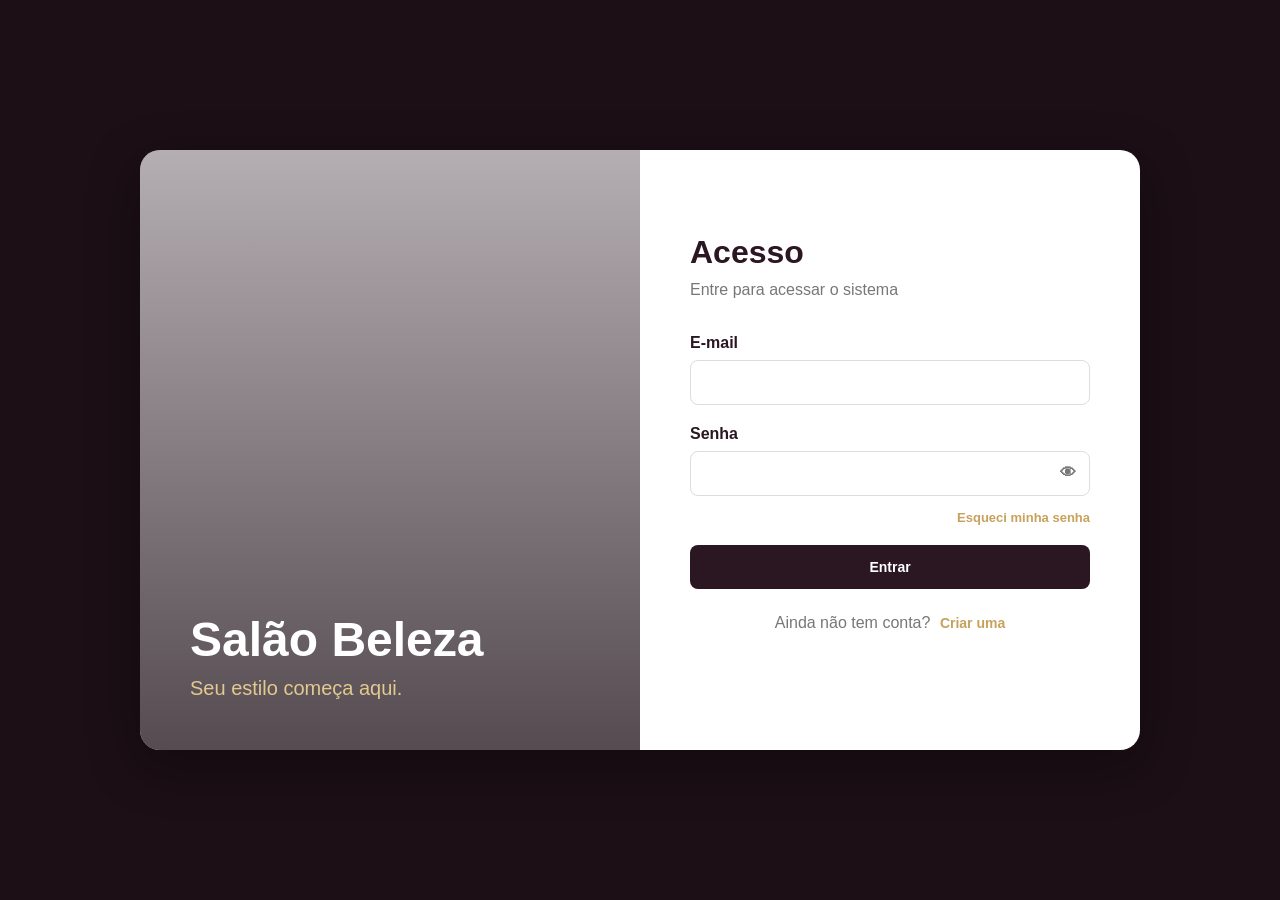
==== wwwroot/admin.html @ c01ef0d9 "Primeira versão do SalaoBeleza" ====
<!DOCTYPE html>
<html lang="pt-br">
<head>
    <meta charset="UTF-8">
    <meta name="viewport" content="width=device-width, initial-scale=1.0">
    <title>Salão Beleza - Administração</title>
    <link rel="stylesheet" href="estilo.css">
    <link rel="stylesheet" href="comum.css">
    <style>
        .filtros { display:flex; gap:12px; flex-wrap:wrap; align-items:flex-end; }
        .filtros .campo { margin-bottom:0; }
        .acoes-tab { display:flex; gap:6px; flex-wrap:wrap; }
        tr.inativo td { opacity:.5; }
        .tabela-rolagem { overflow-x:auto; }
        .tabela-rolagem table { width:100%; min-width:560px; }
        .galeria { display:grid; grid-template-columns:repeat(auto-fill,minmax(110px,1fr)); gap:8px; }
        .galeria figure { margin:0; position:relative; }
        .galeria img { width:100%; height:100px; object-fit:cover; border-radius:8px; display:block; }
        .galeria .remover { position:absolute; top:4px; right:4px; background:rgba(0,0,0,.65); color:#fff; border-radius:50%; width:24px; height:24px; padding:0; line-height:1; }
    </style>
</head>
<body>
<div id="areaSistema">
    <header class="topo" id="cabecalho"></header>
    <nav class="menu" id="menu"></nav>
    <main class="conteudo">

        <section class="pagina escondido" id="pagina-dashboard">
            <div class="titulo-pagina"><h2>Dashboard</h2><p>Visão geral do salão.</p></div>
            <div class="card"><div class="filtros"><div class="campo"><label for="dashMeses">Período dos gráficos</label>
                <select id="dashMeses"><option value="3">Últimos 3 meses</option><option value="6" selected>Últimos 6 meses</option><option value="12">Últimos 12 meses</option></select></div></div></div>
            <div id="areaDash"><div class="carregando">Carregando…</div></div>
        </section>

        <section class="pagina escondido" id="pagina-agenda">
            <div class="titulo-pagina"><h2>Agenda</h2><p>Todos os barbeiros em formato de calendário.</p></div>
            <div class="card"><div class="filtros" style="margin-bottom:14px"><div class="campo"><label for="agBarb">Barbeiro</label><select id="agBarb"><option value="">Todos</option></select></div></div><div id="calendario"></div></div>
        </section>

        <section class="pagina escondido" id="pagina-agendamentos">
            <div class="titulo-pagina"><h2>Agendamentos</h2><p>Filtre, conclua, cancele ou crie agendamentos para clientes.</p></div>
            <div class="card"><div class="filtros">
                <div class="campo"><label for="fDe">De</label><input type="date" id="fDe"></div>
                <div class="campo"><label for="fAte">Até</label><input type="date" id="fAte"></div>
                <div class="campo"><label for="fBarb">Barbeiro</label><select id="fBarb"><option value="">Todos</option></select></div>
                <div class="campo"><label for="fStatus">Status</label><select id="fStatus"><option value="">Todos</option><option>Agendado</option><option>Concluido</option><option>Faltou</option><option>Cancelado</option></select></div>
                <button type="button" class="btn btn-primario" id="fBuscar">Filtrar</button>
                <button type="button" class="btn btn-dourado" id="fNovo">+ Novo agendamento</button>
            </div></div>
            <div class="card" id="listaAg"></div>
        </section>

        <section class="pagina escondido" id="pagina-servicos">
            <div class="titulo-pagina"><h2>Serviços</h2><p>Edite, desative (sem perder histórico) ou remova.</p></div>
            <div class="card"><button type="button" class="btn btn-dourado" id="novoServico">+ Novo serviço</button></div>
            <div class="card" id="listaServicos"></div>
        </section>

        <section class="pagina escondido" id="pagina-barbeiros">
            <div class="titulo-pagina"><h2>Barbeiros</h2><p>Cadastre, edite, defina a comissão, horários e perfil.</p></div>
            <div class="card"><button type="button" class="btn btn-dourado" id="novoBarbeiro">+ Novo barbeiro</button></div>
            <div class="card" id="listaBarbeiros"></div>
        </section>

        <section class="pagina escondido" id="pagina-clientes">
            <div class="titulo-pagina"><h2>Clientes</h2></div>
            <div class="card" id="listaClientes"></div>
        </section>

        <section class="pagina escondido" id="pagina-cupons">
            <div class="titulo-pagina"><h2>Cupons de desconto</h2></div>
            <div class="card"><button type="button" class="btn btn-dourado" id="novoCupom">+ Novo cupom</button></div>
            <div class="card" id="listaCupons"></div>
        </section>

        <section class="pagina escondido" id="pagina-financeiro">
            <div class="titulo-pagina"><h2>Financeiro</h2><p>Atendimentos concluídos no período, com comissões e lucro do salão.</p></div>
            <div class="card"><div class="filtros">
                <div class="campo"><label for="finDe">De</label><input type="date" id="finDe"></div>
                <div class="campo"><label for="finAte">Até</label><input type="date" id="finAte"></div>
                <button type="button" class="btn btn-primario" id="finBuscar">Atualizar</button></div></div>
            <div id="areaFin"></div>
        </section>

        <section class="pagina escondido" id="pagina-conta"><div id="areaConta"></div></section>
    </main>
</div>

<script src="comum.js"></script>
<script src="calendario.js"></script>
<script src="horarios.js"></script>
<script>
var usuario = exigirLogin(["Administrador"]);
var $ = function (id) { return document.getElementById(id); };
var A = { servicos: [], barbeiros: [], clientes: [], cal: null, agLista: [] };
var STATUS_ROTULO = { Agendado: "Agendado", Concluido: "Concluído", Faltou: "Faltou", Cancelado: "Cancelado" };

function opcoesBarbeiros(sel, todos) {
    return (todos ? '<option value="">Todos</option>' : "") + A.barbeiros.filter(function (b) { return b.ativo; }).map(function (b) { return '<option value="' + b.id + '"' + (b.id === sel ? " selected" : "") + ">" + esc(b.nome) + "</option>"; }).join("");
}
async function carregarBarbeiros() { A.barbeiros = await api("/api/barbeiros?todos=true"); }
async function carregarServicos() { A.servicos = await api("/api/servicos?todos=true"); }
function alvo(ev, attr) { var t = ev.target.closest("[" + attr + "]"); return t ? Number(t.getAttribute(attr)) : null; }
function numero(v) { return Number(String(v).replace(",", ".")); }
function inicioMes() { var d = new Date(); return isoData(new Date(d.getFullYear(), d.getMonth(), 1)); }

/* ================= DASHBOARD ================= */
function variacao(atual, anterior) {
    if (!anterior) return atual > 0 ? "novo" : "—";
    var v = Math.round(((atual - anterior) / anterior) * 100);
    return (v >= 0 ? "▲ +" : "▼ ") + v + "% vs mês anterior";
}
async function renderDash() {
    var area = $("areaDash");
    try {
        var d = await api("/api/dashboard?meses=" + $("dashMeses").value);
        var maxF = Math.max.apply(null, d.faturamentoPorMes.map(function (m) { return m.faturamento; }).concat([1]));
        var maxS = Math.max.apply(null, d.servicosMaisPedidos.map(function (s) { return s.quantidade; }).concat([1]));
        var maxB = Math.max.apply(null, d.rankingBarbeiros.map(function (b) { return b.faturamento; }).concat([1]));
        var maxH = Math.max.apply(null, d.horariosPico.map(function (h) { return h.quantidade; }).concat([1]));
        var html = '<div class="grade-kpi">' +
            '<div class="kpi"><span>Faturamento do mês</span><b>' + moeda(d.faturamentoMes) + "</b><small>" + variacao(d.faturamentoMes, d.faturamentoMesAnterior) + "</small></div>" +
            '<div class="kpi"><span>Atendimentos no mês</span><b>' + d.atendimentosMes + "</b><small>" + d.faltas + " falta(s)</small></div>" +
            '<div class="kpi"><span>Ticket médio</span><b>' + moeda(d.ticketMedio) + "</b><small>por atendimento</small></div>" +
            '<div class="kpi"><span>Hoje</span><b>' + d.agendamentosHoje + "</b><small>" + d.agendamentosFuturos + " agendamentos futuros</small></div>" +
            '<div class="kpi"><span>Clientes</span><b>' + d.totalClientes + "</b><small>cadastrados</small></div></div>";
        html += '<div class="grade-2" style="align-items:start"><div class="card"><h3>Faturamento por mês</h3><div class="barras">' + d.faturamentoPorMes.map(function (m) {
            var p = m.mes.split("-");
            return '<div class="col" title="' + esc(m.atendimentos + " atendimento(s)") + '"><span class="v">' + moeda(m.faturamento) + '</span><div class="b" style="height:' + Math.round((m.faturamento / maxF) * 160) + 'px"></div><span class="r">' + p[1] + "/" + p[0].slice(2) + "</span></div>";
        }).join("") + "</div></div>";
        html += '<div class="card"><h3>Serviços mais pedidos</h3>' + (d.servicosMaisPedidos.length ? d.servicosMaisPedidos.map(function (s) {
            return '<div class="hbarra"><span>' + esc(s.nome) + '</span><div class="trilho"><div class="preenche" style="width:' + Math.round((s.quantidade / maxS) * 100) + '%"></div></div><b>' + s.quantidade + "</b></div>";
        }).join("") : '<div class="vazio">Sem dados no período.</div>') + "</div>";
        html += '<div class="card"><h3>Ranking de barbeiros</h3>' + (d.rankingBarbeiros.length ? d.rankingBarbeiros.map(function (b, i) {
            return '<div class="hbarra"><span>' + (i + 1) + "º " + esc(b.nome) + '</span><div class="trilho"><div class="preenche" style="width:' + Math.round((b.faturamento / maxB) * 100) + '%"></div></div><b>' + moeda(b.faturamento) + "</b></div>" +
                '<div class="texto-pequeno texto-suave" style="margin:-6px 0 10px">' + b.atendimentos + " atend. · comissão " + moeda(b.comissao) + " · " + (b.media ? Number(b.media).toFixed(1).replace(".", ",") + " ★" : "sem avaliações") + "</div>";
        }).join("") : '<div class="vazio">Sem dados no período.</div>') + "</div>";
        html += '<div class="card"><h3>Horários de pico</h3>' + (d.horariosPico.length ? '<div class="barras" style="height:180px">' + d.horariosPico.map(function (h) {
            return '<div class="col"><span class="v">' + h.quantidade + '</span><div class="b" style="height:' + Math.round((h.quantidade / maxH) * 120) + 'px"></div><span class="r">' + esc(h.hora) + "</span></div>";
        }).join("") + "</div>" : '<div class="vazio">Sem dados no período.</div>') + "</div></div>";
        area.innerHTML = html;
    } catch (e) { area.innerHTML = '<div class="aviso-caixa erro">' + esc(e.message) + "</div>"; }
}

/* ================= AGENDA (calendário) ================= */
function abrirDetalheAg(a) {
    abrirModal({
        titulo: "Agendamento #" + a.id, html:
            "<p><b>" + esc(a.nomeCliente) + "</b> com <b>" + esc(a.nomeBarbeiro) + "</b> " + badgeStatus(a.status) + "</p>" +
            '<p class="mt">' + esc(dataHoraBR(new Date(a.dataHora))) + " — " + esc(a.nomeServico) + " (" + duracaoTexto(a.duracaoMinutos) + ")</p>" +
            '<p class="mt">Cliente pagou <b>' + moeda(a.valorFinal) + "</b> · barbeiro " + moeda(a.valorBarbeiro) + " · salão " + moeda(a.valorAdministrador) + "</p>",
        botoes: [{ rotulo: "Fechar", classe: "btn-secundario", fechar: true }].concat(a.status === "Agendado" ? [
            { rotulo: "Cancelar", classe: "btn-perigo", aoClicar: function (m) { m.fechar(); acaoAg("cancelar", a); } },
            { rotulo: "Concluir", classe: "btn-primario", aoClicar: function (m) { m.fechar(); acaoAg("Concluido", a); } }] : [])
    });
}
function montarAgenda() {
    $("agBarb").innerHTML = opcoesBarbeiros(null, true);
    if (!A.cal) A.cal = Calendario.montar($("calendario"), {
        modo: window.innerWidth < 700 ? "dia" : "semana", data: new Date(), horaInicio: 7, horaFim: 21, mostrarBarbeiro: true,
        buscar: function (de, ate) { var b = $("agBarb").value; return api("/api/agendamentos?de=" + de + "&ate=" + ate + (b ? "&barbeiroId=" + b : "")); },
        aoClicar: abrirDetalheAg
    }); else A.cal.recarregar();
}

/* ================= AGENDAMENTOS (lista) ================= */
async function acaoAg(acao, a) {
    var r;
    if (acao === "Concluido" || acao === "Faltou") r = await tentar(function () { return api("/api/agendamentos/" + a.id + "/status", { method: "PUT", body: { status: acao } }); });
    else if (acao === "cancelar") {
        if (!(await confirmar({ titulo: "Cancelar agendamento", mensagem: "Cancelar o horário de " + a.nomeCliente + " em " + dataHoraBR(new Date(a.dataHora)) + "?", textoConfirmar: "Cancelar horário", textoCancelar: "Manter", perigo: true }))) return;
        r = await tentar(function () { return api("/api/agendamentos/" + a.id + "/cancelar", { method: "PUT" }); });
    } else if (acao === "excluir") {
        if (!(await confirmar({ titulo: "Excluir definitivamente", mensagem: "Isso apaga o registro e some dos relatórios financeiros. Prefira cancelar. Continuar?", textoConfirmar: "Excluir", perigo: true }))) return;
        r = await tentar(function () { return api("/api/agendamentos/" + a.id, { method: "DELETE" }); });
        if (r === undefined) return;
    }
    if (r !== undefined && r !== null) { toast("Feito!", "ok"); buscarAgendamentos(); if (A.cal) A.cal.recarregar(); }
}
async function buscarAgendamentos() {
    var q = ["de=" + ($("fDe").value || inicioMes()) + "T00:00:00", "ate=" + isoData(somarDias(lerIsoData($("fAte").value || isoData(somarDias(new Date(), 30))), 1)) + "T00:00:00"];
    if ($("fBarb").value) q.push("barbeiroId=" + $("fBarb").value);
    if ($("fStatus").value) q.push("status=" + $("fStatus").value);
    var area = $("listaAg"); area.innerHTML = '<div class="carregando">Carregando…</div>';
    try {
        A.agLista = await api("/api/agendamentos?" + q.join("&"));
        area.innerHTML = A.agLista.length ? '<div class="tabela-rolagem"><table><thead><tr><th>Data</th><th>Cliente</th><th>Barbeiro</th><th>Serviço</th><th>Valor</th><th>Status</th><th></th></tr></thead><tbody>' +
            A.agLista.map(function (a) {
                var bt = "";
                if (a.status === "Agendado") bt += '<button class="btn btn-primario btn-pequeno" data-ac="Concluido" data-id="' + a.id + '">Concluir</button><button class="btn btn-perigo btn-pequeno" data-ac="cancelar" data-id="' + a.id + '">Cancelar</button>';
                bt += '<button class="btn btn-secundario btn-pequeno" data-ac="excluir" data-id="' + a.id + '" title="Excluir definitivamente">🗑</button>';
                return "<tr><td>" + esc(dataHoraBR(new Date(a.dataHora))) + "</td><td>" + esc(a.nomeCliente) + "</td><td>" + esc(a.nomeBarbeiro) + "</td><td>" + esc(a.nomeServico) + "</td><td>" + moeda(a.valorFinal) + "</td><td>" + badgeStatus(a.status) + '</td><td><div class="acoes-tab">' + bt + "</div></td></tr>";
            }).join("") + "</tbody></table></div>" : '<div class="vazio">Nenhum agendamento encontrado.</div>';
    } catch (e) { area.innerHTML = '<div class="aviso-caixa erro">' + esc(e.message) + "</div>"; }
}
$("listaAg").onclick = function (ev) {
    var t = ev.target.closest("[data-ac]"); if (!t) return;
    var a = A.agLista.find(function (x) { return x.id === Number(t.getAttribute("data-id")); }); if (a) acaoAg(t.getAttribute("data-ac"), a);
};
async function novoAgendamento() {
    if (!A.clientes.length) A.clientes = await api("/api/clientes").catch(function () { return []; });
    var est = { hora: "" };
    var m = abrirModal({
        titulo: "Novo agendamento", largo: true, html:
            '<div class="campo"><label>Cliente</label><select id="naCli">' + A.clientes.map(function (c) { return '<option value="' + c.id + '">' + esc(c.nome) + "</option>"; }).join("") + "</select></div>" +
            '<div class="campo"><label>Serviços</label><div class="chips" id="naServ">' + A.servicos.filter(function (s) { return s.ativo; }).map(function (s) { return '<button type="button" class="chip" data-s="' + s.id + '"><strong>' + esc(s.nome) + "</strong><small>" + duracaoTexto(s.duracaoMinutos) + " · " + moeda(s.preco) + "</small></button>"; }).join("") + "</div></div>" +
            '<div class="campo"><label>Barbeiro</label><select id="naBarb">' + opcoesBarbeiros(null, false) + '</select></div><div class="campo"><label>Dia</label><input type="date" id="naData" min="' + isoData(new Date()) + '"></div><div id="naSlots"></div>',
        botoes: [{ rotulo: "Voltar", classe: "btn-secundario", fechar: true }, { rotulo: "Agendar", classe: "btn-primario", aoClicar: async function (mm) {
            var ids = ids2(); if (!ids.length || !est.hora) { toast("Escolha serviços, dia e horário.", "erro"); return; }
            try {
                await api("/api/agendamentos", { method: "POST", body: { clienteId: Number(mm.corpo.querySelector("#naCli").value), barbeiroId: Number(mm.corpo.querySelector("#naBarb").value), dataHora: mm.corpo.querySelector("#naData").value + "T" + est.hora + ":00", servicoIds: ids } });
                toast("Agendamento criado!", "ok"); mm.fechar(); buscarAgendamentos(); if (A.cal) A.cal.recarregar();
            } catch (e) { toast(e.message, "erro"); }
        } }]
    });
    function ids2() { return Array.prototype.map.call(m.corpo.querySelectorAll("#naServ .selecionado"), function (b) { return Number(b.getAttribute("data-s")); }); }
    async function slots() {
        est.hora = ""; var area = m.corpo.querySelector("#naSlots"), ids = ids2(), d = m.corpo.querySelector("#naData").value, b = m.corpo.querySelector("#naBarb").value;
        if (!ids.length || !d || !b) { area.innerHTML = ""; return; }
        try {
            var l = await api("/api/agendamentos/horarios-livres?barbeiroId=" + b + "&data=" + d + "&servicoIds=" + ids.join(","));
            area.innerHTML = l.length ? '<div class="slots">' + l.map(function (h) { return '<button type="button" class="slot" data-h="' + h + '">' + h + "</button>"; }).join("") + "</div>" : '<div class="aviso-caixa aviso">Sem horários livres.</div>';
        } catch (e) { area.innerHTML = '<div class="aviso-caixa erro">' + esc(e.message) + "</div>"; }
    }
    m.corpo.addEventListener("click", function (ev) {
        var s = ev.target.closest("[data-s]"), h = ev.target.closest("[data-h]");
        if (s) { s.classList.toggle("selecionado"); slots(); }
        if (h) { est.hora = h.getAttribute("data-h"); m.corpo.querySelectorAll("#naSlots .slot").forEach(function (x) { x.classList.remove("selecionado"); }); h.classList.add("selecionado"); }
    });
    m.corpo.querySelector("#naBarb").onchange = slots; m.corpo.querySelector("#naData").onchange = slots;
}

/* ================= SERVIÇOS ================= */
function renderServicos() {
    $("listaServicos").innerHTML = A.servicos.length ? '<div class="tabela-rolagem"><table><thead><tr><th>Serviço</th><th>Duração</th><th>Preço</th><th>Status</th><th></th></tr></thead><tbody>' + A.servicos.map(function (s) {
        return '<tr class="' + (s.ativo ? "" : "inativo") + '"><td><b>' + esc(s.nome) + "</b></td><td>" + duracaoTexto(s.duracaoMinutos) + "</td><td>" + moeda(s.preco) + "</td><td>" + (s.ativo ? '<span class="badge badge-concluido">Ativo</span>' : '<span class="badge badge-cancelado">Inativo</span>') +
            '</td><td><div class="acoes-tab"><button class="btn btn-secundario btn-pequeno" data-edit="' + s.id + '">Editar</button><button class="btn btn-secundario btn-pequeno" data-toggle="' + s.id + '">' + (s.ativo ? "Desativar" : "Ativar") + '</button><button class="btn btn-perigo btn-pequeno" data-del="' + s.id + '">Excluir</button></div></td></tr>';
    }).join("") + "</tbody></table></div>" : '<div class="vazio">Nenhum serviço cadastrado.</div>';
}
function formServico(s) {
    s = s || {};
    abrirModal({
        titulo: s.id ? "Editar serviço" : "Novo serviço", html:
            '<div class="campo"><label>Nome</label><input id="svNome" maxlength="100" value="' + esc(s.nome || "") + '"></div>' +
            '<div class="campo"><label>Preço (R$)</label><input id="svPreco" inputmode="decimal" value="' + (s.preco != null ? String(s.preco).replace(".", ",") : "") + '"></div>' +
            '<div class="campo"><label>Duração (minutos)</label><input type="number" id="svDur" min="15" step="15" value="' + (s.duracaoMinutos || 30) + '"></div>',
        botoes: [{ rotulo: "Cancelar", classe: "btn-secundario", fechar: true }, { rotulo: "Salvar", classe: "btn-primario", aoClicar: async function (m) {
            var corpo = { nome: m.corpo.querySelector("#svNome").value.trim(), preco: numero(m.corpo.querySelector("#svPreco").value), duracaoMinutos: Number(m.corpo.querySelector("#svDur").value) };
            if (!corpo.nome || !(corpo.preco >= 0) || !(corpo.duracaoMinutos > 0)) { toast("Preencha nome, preço e duração.", "erro"); return; }
            try { await api("/api/servicos" + (s.id ? "/" + s.id : ""), { method: s.id ? "PUT" : "POST", body: corpo }); toast("Serviço salvo!", "ok"); m.fechar(); await carregarServicos(); renderServicos(); }
            catch (e) { toast(e.message, "erro"); }
        } }]
    });
}
$("novoServico").onclick = function () { formServico(); };
$("listaServicos").onclick = async function (ev) {
    var e = alvo(ev, "data-edit"), t = alvo(ev, "data-toggle"), d = alvo(ev, "data-del");
    var find = function (id) { return A.servicos.find(function (x) { return x.id === id; }); };
    if (e) formServico(find(e));
    if (t) { var s = find(t); var r = await tentar(function () { return api("/api/servicos/" + t + "/ativo", { method: "PATCH", body: { ativo: !s.ativo } }); }); if (r) { await carregarServicos(); renderServicos(); toast(s.ativo ? "Serviço desativado." : "Serviço ativado.", "ok"); } }
    if (d) {
        var sv = find(d);
        if (!(await confirmar({ titulo: "Excluir serviço", mensagem: 'Excluir "' + sv.nome + '"?', textoConfirmar: "Excluir", perigo: true }))) return;
        try { await api("/api/servicos/" + d, { method: "DELETE" }); toast("Serviço excluído.", "ok"); await carregarServicos(); renderServicos(); }
        catch (er) { toast(er.status === 409 ? "Esse serviço já foi usado em agendamentos. Desative-o para preservar o histórico." : er.message, "erro"); }
    }
};

/* ================= BARBEIROS ================= */
function renderBarbeiros() {
    $("listaBarbeiros").innerHTML = A.barbeiros.length ? '<div class="tabela-rolagem"><table><thead><tr><th>Barbeiro</th><th>E-mail</th><th>Comissão</th><th>Nota</th><th>Status</th><th></th></tr></thead><tbody>' + A.barbeiros.map(function (b) {
        return '<tr class="' + (b.ativo ? "" : "inativo") + '"><td><div class="flex">' + avatarHtml(b.fotoUrl, b.nome, 34) + "<b>" + esc(b.nome) + "</b></div></td><td>" + esc(b.email || "") + "</td><td>" + (b.percentualBarbeiro != null ? b.percentualBarbeiro + "%" : "—") + "</td><td>" + mediaHtml(b.media, b.totalAvaliacoes) + "</td><td>" + (b.ativo ? '<span class="badge badge-concluido">Ativo</span>' : '<span class="badge badge-cancelado">Inativo</span>') +
            '</td><td><div class="acoes-tab"><button class="btn btn-secundario btn-pequeno" data-edit="' + b.id + '">Editar</button><button class="btn btn-secundario btn-pequeno" data-horas="' + b.id + '">Horários</button><button class="btn btn-secundario btn-pequeno" data-perf="' + b.id + '">Perfil</button><button class="btn btn-secundario btn-pequeno" data-toggle="' + b.id + '">' + (b.ativo ? "Desativar" : "Ativar") + '</button><button class="btn btn-perigo btn-pequeno" data-del="' + b.id + '">Excluir</button></div></td></tr>';
    }).join("") + "</tbody></table></div>" : '<div class="vazio">Nenhum barbeiro cadastrado.</div>';
}
function formBarbeiro(b) {
    b = b || {};
    abrirModal({
        titulo: b.id ? "Editar barbeiro" : "Novo barbeiro", html:
            '<div class="campo"><label>Nome</label><input id="bbNome" maxlength="100" value="' + esc(b.nome || "") + '"></div>' +
            '<div class="campo"><label>E-mail (login)</label><input type="email" id="bbEmail" value="' + esc(b.email || "") + '"></div>' +
            '<div class="campo"><label>' + (b.id ? "Nova senha (deixe em branco para manter)" : "Senha inicial (mín. 6 caracteres)") + '</label><input type="password" id="bbSenha" autocomplete="new-password"></div>' +
            '<div class="campo"><label>Comissão do barbeiro (%)</label><input type="number" id="bbPct" min="0" max="100" value="' + (b.percentualBarbeiro != null ? b.percentualBarbeiro : 50) + '"></div>',
        botoes: [{ rotulo: "Cancelar", classe: "btn-secundario", fechar: true }, { rotulo: "Salvar", classe: "btn-primario", aoClicar: async function (m) {
            var q = function (id) { return m.corpo.querySelector(id).value; };
            var corpo = { nome: q("#bbNome").trim(), email: q("#bbEmail").trim(), percentualBarbeiro: Number(q("#bbPct")) };
            if (!corpo.nome || !corpo.email) { toast("Informe nome e e-mail.", "erro"); return; }
            if (!(corpo.percentualBarbeiro >= 0 && corpo.percentualBarbeiro <= 100)) { toast("A comissão deve ficar entre 0 e 100.", "erro"); return; }
            if (b.id) { if (q("#bbSenha")) corpo.novaSenha = q("#bbSenha"); } else { if (q("#bbSenha").length < 6) { toast("A senha precisa de ao menos 6 caracteres.", "erro"); return; } corpo.senha = q("#bbSenha"); }
            try { await api("/api/barbeiros" + (b.id ? "/" + b.id : ""), { method: b.id ? "PUT" : "POST", body: corpo }); toast("Barbeiro salvo!", "ok"); m.fechar(); await carregarBarbeiros(); renderBarbeiros(); }
            catch (e) { toast(e.message, "erro"); }
        } }]
    });
}
async function abrirPerfilBarbeiro(b) {
    var p = await tentar(function () { return api("/api/barbeiros/" + b.id + "/perfil"); }); if (!p) return;
    var m = abrirModal({
        titulo: "Perfil — " + b.nome, largo: true, html:
            '<div class="campo"><label>Especialidades</label><input id="ppEsp" maxlength="200" value="' + esc(p.especialidades || "") + '"></div><div class="campo"><label>Apresentação</label><textarea id="ppBio" maxlength="1000">' + esc(p.bio || "") + "</textarea></div>" +
            '<h4>Portfólio (' + p.fotos.length + "/12)</h4>" + (p.fotos.length ? '<div class="galeria">' + p.fotos.map(function (f) { return '<figure><img src="' + esc(f.url) + '" alt=""><button type="button" class="remover" data-foto="' + f.id + '">×</button></figure>'; }).join("") + "</div>" : '<p class="texto-suave">Sem fotos.</p>') +
            '<div class="flex mt"><input type="file" id="ppArq" accept="image/jpeg,image/png,image/webp"><button type="button" class="btn btn-dourado btn-pequeno" id="ppEnviar">Adicionar foto</button></div>',
        botoes: [{ rotulo: "Fechar", classe: "btn-secundario", fechar: true }, { rotulo: "Salvar textos", classe: "btn-primario", aoClicar: async function (mm) {
            var r = await tentar(function () { return api("/api/barbeiros/" + b.id + "/perfil", { method: "PUT", body: { especialidades: mm.corpo.querySelector("#ppEsp").value.trim(), bio: mm.corpo.querySelector("#ppBio").value.trim() } }); });
            if (r) { toast("Perfil salvo!", "ok"); mm.fechar(); await carregarBarbeiros(); renderBarbeiros(); }
        } }]
    });
    m.corpo.querySelector("#ppEnviar").onclick = async function () {
        var arq = m.corpo.querySelector("#ppArq").files[0]; if (!arq) { toast("Escolha uma imagem.", "erro"); return; }
        var fd = new FormData(); fd.append("arquivo", arq); fd.append("legenda", "");
        var r = await tentar(function () { return api("/api/barbeiros/" + b.id + "/portfolio", { method: "POST", body: fd }); });
        if (r) { toast("Foto adicionada!", "ok"); m.fechar(); abrirPerfilBarbeiro(b); }
    };
    m.corpo.addEventListener("click", async function (ev) {
        var f = ev.target.closest("[data-foto]"); if (!f) return;
        var r = await tentar(function () { return api("/api/barbeiros/" + b.id + "/portfolio/" + f.getAttribute("data-foto"), { method: "DELETE" }); });
        if (r !== undefined) { m.fechar(); abrirPerfilBarbeiro(b); }
    });
}
$("novoBarbeiro").onclick = function () { formBarbeiro(); };
$("listaBarbeiros").onclick = async function (ev) {
    var find = function (id) { return A.barbeiros.find(function (x) { return x.id === id; }); };
    var e = alvo(ev, "data-edit"), h = alvo(ev, "data-horas"), pf = alvo(ev, "data-perf"), t = alvo(ev, "data-toggle"), d = alvo(ev, "data-del");
    if (e) formBarbeiro(find(e));
    if (h) { var m = abrirModal({ titulo: "Horários — " + find(h).nome, largo: true, html: '<div id="edHor"></div>', botoes: [{ rotulo: "Fechar", classe: "btn-secundario", fechar: true }] }); EditorHorarios.montar(m.corpo.querySelector("#edHor"), h); }
    if (pf) abrirPerfilBarbeiro(find(pf));
    if (t) { var b = find(t); var r = await tentar(function () { return api("/api/barbeiros/" + t + "/ativo", { method: "PATCH", body: { ativo: !b.ativo } }); }); if (r) { await carregarBarbeiros(); renderBarbeiros(); toast(b.ativo ? "Barbeiro desativado (não aparece para clientes)." : "Barbeiro ativado.", "ok"); } }
    if (d) {
        var bb = find(d);
        if (!(await confirmar({ titulo: "Excluir barbeiro", mensagem: 'Excluir "' + bb.nome + '"?', textoConfirmar: "Excluir", perigo: true }))) return;
        try { await api("/api/barbeiros/" + d, { method: "DELETE" }); toast("Barbeiro excluído.", "ok"); await carregarBarbeiros(); renderBarbeiros(); }
        catch (er) { toast(er.status === 409 ? "Esse barbeiro tem histórico de atendimentos. Desative-o em vez de excluir." : er.message, "erro"); }
    }
};

/* ================= CLIENTES ================= */
async function renderClientes() {
    var area = $("listaClientes"); area.innerHTML = '<div class="carregando">Carregando…</div>';
    try {
        A.clientes = await api("/api/clientes");
        area.innerHTML = A.clientes.length ? '<div class="tabela-rolagem"><table><thead><tr><th>Cliente</th><th>E-mail</th><th>Agendamentos</th><th></th></tr></thead><tbody>' + A.clientes.map(function (c) {
            return "<tr><td><div class=\"flex\">" + avatarHtml(c.fotoUrl, c.nome, 34) + "<b>" + esc(c.nome) + "</b></div></td><td>" + esc(c.email) + "</td><td>" + c.totalAgendamentos + '</td><td><button class="btn btn-perigo btn-pequeno" data-del="' + c.id + '">Excluir</button></td></tr>';
        }).join("") + "</tbody></table></div>" : '<div class="vazio">Nenhum cliente cadastrado.</div>';
    } catch (e) { area.innerHTML = '<div class="aviso-caixa erro">' + esc(e.message) + "</div>"; }
}
$("listaClientes").onclick = async function (ev) {
    var d = alvo(ev, "data-del"); if (!d) return;
    var c = A.clientes.find(function (x) { return x.id === d; });
    if (!(await confirmar({ titulo: "Excluir cliente", mensagem: 'Excluir "' + c.nome + '"?', textoConfirmar: "Excluir", perigo: true }))) return;
    try { await api("/api/clientes/" + d, { method: "DELETE" }); toast("Cliente excluído.", "ok"); renderClientes(); }
    catch (er) { toast(er.status === 409 ? "Esse cliente tem histórico de agendamentos e não pode ser excluído." : er.message, "erro"); }
};

/* ================= CUPONS ================= */
async function renderCupons() {
    var area = $("listaCupons"); area.innerHTML = '<div class="carregando">Carregando…</div>';
    try {
        A.cupons = await api("/api/cupons");
        area.innerHTML = A.cupons.length ? '<div class="tabela-rolagem"><table><thead><tr><th>Código</th><th>Desconto</th><th>Validade</th><th>Usos</th><th>Status</th><th></th></tr></thead><tbody>' + A.cupons.map(function (c) {
            return '<tr class="' + (c.ativo ? "" : "inativo") + '"><td><b>' + esc(c.codigo) + "</b></td><td>" + (c.tipo === "Percentual" ? c.valor + "%" : moeda(c.valor)) + "</td><td>" + (c.validade ? esc(dataBR(lerIsoData(String(c.validade).slice(0, 10)))) : "Sem validade") + "</td><td>" + c.usosAtuais + (c.usosMaximos ? " / " + c.usosMaximos : "") + "</td><td>" + (c.ativo ? '<span class="badge badge-concluido">Ativo</span>' : '<span class="badge badge-cancelado">Inativo</span>') +
                '</td><td><div class="acoes-tab"><button class="btn btn-secundario btn-pequeno" data-edit="' + c.id + '">Editar</button><button class="btn btn-secundario btn-pequeno" data-toggle="' + c.id + '">' + (c.ativo ? "Desativar" : "Ativar") + '</button><button class="btn btn-perigo btn-pequeno" data-del="' + c.id + '">Excluir</button></div></td></tr>';
        }).join("") + "</tbody></table></div>" : '<div class="vazio">Nenhum cupom cadastrado.</div>';
    } catch (e) { area.innerHTML = '<div class="aviso-caixa erro">' + esc(e.message) + "</div>"; }
}
function formCupom(c) {
    c = c || {};
    abrirModal({
        titulo: c.id ? "Editar cupom" : "Novo cupom", html:
            '<div class="campo"><label>Código</label><input id="cpCod" maxlength="40" value="' + esc(c.codigo || "") + '" style="text-transform:uppercase"></div>' +
            '<div class="campo"><label>Tipo</label><select id="cpTipo"><option value="Percentual"' + (c.tipo === "Percentual" ? " selected" : "") + '>Percentual (%)</option><option value="Valor"' + (c.tipo === "Valor" ? " selected" : "") + ">Valor fixo (R$)</option></select></div>" +
            '<div class="campo"><label>Valor</label><input id="cpVal" inputmode="decimal" value="' + (c.valor != null ? String(c.valor).replace(".", ",") : "") + '"></div>' +
            '<div class="campo"><label>Validade (opcional)</label><input type="date" id="cpVal2" value="' + (c.validade ? String(c.validade).slice(0, 10) : "") + '"></div>' +
            '<div class="campo"><label>Máximo de usos (opcional)</label><input type="number" id="cpMax" min="1" value="' + (c.usosMaximos || "") + '"></div>',
        botoes: [{ rotulo: "Cancelar", classe: "btn-secundario", fechar: true }, { rotulo: "Salvar", classe: "btn-primario", aoClicar: async function (m) {
            var q = function (id) { return m.corpo.querySelector(id).value; };
            var corpo = { codigo: q("#cpCod").trim().toUpperCase(), tipo: q("#cpTipo"), valor: numero(q("#cpVal")), validade: q("#cpVal2") || null, usosMaximos: q("#cpMax") ? Number(q("#cpMax")) : null };
            if (!corpo.codigo || !(corpo.valor > 0)) { toast("Informe código e valor maior que zero.", "erro"); return; }
            if (corpo.tipo === "Percentual" && corpo.valor > 100) { toast("O percentual não pode passar de 100.", "erro"); return; }
            try { await api("/api/cupons" + (c.id ? "/" + c.id : ""), { method: c.id ? "PUT" : "POST", body: corpo }); toast("Cupom salvo!", "ok"); m.fechar(); renderCupons(); }
            catch (e) { toast(e.message, "erro"); }
        } }]
    });
}
$("novoCupom").onclick = function () { formCupom(); };
$("listaCupons").onclick = async function (ev) {
    var find = function (id) { return A.cupons.find(function (x) { return x.id === id; }); };
    var e = alvo(ev, "data-edit"), t = alvo(ev, "data-toggle"), d = alvo(ev, "data-del");
    if (e) formCupom(find(e));
    if (t) { var c = find(t); var r = await tentar(function () { return api("/api/cupons/" + t + "/ativo", { method: "PATCH", body: { ativo: !c.ativo } }); }); if (r) renderCupons(); }
    if (d) {
        if (!(await confirmar({ titulo: "Excluir cupom", mensagem: "Excluir este cupom?", textoConfirmar: "Excluir", perigo: true }))) return;
        try { await api("/api/cupons/" + d, { method: "DELETE" }); toast("Cupom excluído.", "ok"); renderCupons(); }
        catch (er) { toast(er.status === 409 ? "Esse cupom já foi usado. Desative-o em vez de excluir." : er.message, "erro"); }
    }
};

/* ================= FINANCEIRO ================= */
async function renderFinanceiro() {
    var de = $("finDe").value || inicioMes(), ate = $("finAte").value || isoData(new Date());
    var area = $("areaFin"); area.innerHTML = '<div class="carregando">Carregando…</div>';
    try {
        var l = (await api("/api/agendamentos?de=" + de + "T00:00:00&ate=" + isoData(somarDias(lerIsoData(ate), 1)) + "T00:00:00&status=Concluido"));
        var soma = function (campo) { return l.reduce(function (t, a) { return t + Number(a[campo] || 0); }, 0); };
        var porBarb = {};
        l.forEach(function (a) { var x = porBarb[a.barbeiroId] || (porBarb[a.barbeiroId] = { nome: a.nomeBarbeiro, n: 0, receita: 0, com: 0 }); x.n++; x.receita += Number(a.valorFinal); x.com += Number(a.valorBarbeiro); });
        var html = '<div class="grade-kpi"><div class="kpi"><span>Receita</span><b>' + moeda(soma("valorFinal")) + "</b><small>" + l.length + " atendimento(s)</small></div>" +
            '<div class="kpi"><span>Descontos dados</span><b>' + moeda(soma("valorDesconto")) + "</b><small>cupons e fidelidade</small></div>" +
            '<div class="kpi"><span>Comissões</span><b>' + moeda(soma("valorBarbeiro")) + "</b><small>dos barbeiros</small></div>" +
            '<div class="kpi"><span>Lucro do salão</span><b>' + moeda(soma("valorAdministrador")) + "</b><small>após comissões</small></div></div>";
        var ks = Object.keys(porBarb);
        html += '<div class="card"><h3>Por barbeiro</h3>' + (ks.length ? '<div class="tabela-rolagem"><table><thead><tr><th>Barbeiro</th><th>Atendimentos</th><th>Receita</th><th>Comissão</th></tr></thead><tbody>' + ks.map(function (k) { var x = porBarb[k]; return "<tr><td>" + esc(x.nome) + "</td><td>" + x.n + "</td><td>" + moeda(x.receita) + "</td><td>" + moeda(x.com) + "</td></tr>"; }).join("") + "</tbody></table></div>" : '<div class="vazio">Sem atendimentos concluídos no período.</div>') + "</div>";
        area.innerHTML = html;
    } catch (e) { area.innerHTML = '<div class="aviso-caixa erro">' + esc(e.message) + "</div>"; }
}

/* ================= início ================= */
async function iniciar() {
    montarCabecalho(usuario);
    await Promise.all([carregarBarbeiros(), carregarServicos()]).catch(function (e) { toast(e.message, "erro"); });
    $("fBarb").innerHTML = opcoesBarbeiros(null, true);
    $("fDe").value = inicioMes(); $("fAte").value = isoData(somarDias(new Date(), 30)); $("finDe").value = inicioMes(); $("finAte").value = isoData(new Date());
    $("dashMeses").onchange = renderDash; $("agBarb").onchange = function () { if (A.cal) A.cal.recarregar(); };
    $("fBuscar").onclick = buscarAgendamentos; $("fNovo").onclick = novoAgendamento; $("finBuscar").onclick = renderFinanceiro;
    Paginas.aoAbrir("dashboard", renderDash);
    Paginas.aoAbrir("agenda", montarAgenda);
    Paginas.aoAbrir("agendamentos", buscarAgendamentos);
    Paginas.aoAbrir("servicos", async function () { await carregarServicos(); renderServicos(); });
    Paginas.aoAbrir("barbeiros", async function () { await carregarBarbeiros(); renderBarbeiros(); });
    Paginas.aoAbrir("clientes", renderClientes);
    Paginas.aoAbrir("cupons", renderCupons);
    Paginas.aoAbrir("financeiro", renderFinanceiro);
    Paginas.aoAbrir("conta", function () { montarConta($("areaConta")); });
    Paginas.menu([{ id: "dashboard", rotulo: "Dashboard" }, { id: "agenda", rotulo: "Agenda" }, { id: "agendamentos", rotulo: "Agendamentos" }, { id: "servicos", rotulo: "Serviços" }, { id: "barbeiros", rotulo: "Barbeiros" }, { id: "clientes", rotulo: "Clientes" }, { id: "cupons", rotulo: "Cupons" }, { id: "financeiro", rotulo: "Financeiro" }, { id: "conta", rotulo: "Minha conta" }]);
}
if (usuario) iniciar();
</script>
</body>
</html>
---- wwwroot/estilo.css ----
* {
    margin: 0;
    padding: 0;
    box-sizing: border-box;
}

:root {
    --vinho: #2b1721;
    --vinho-escuro: #1c0f16;
    --vinho-claro: #3a2029;
    --dourado: #c8a15c;
    --dourado-claro: #e2c98f;
    --creme: #f6efe4;
    --branco: #ffffff;
    --cinza: #777;
    --verde: #4caf50;
    --vermelho: #b1495a;
}

body {
    font-family: Arial, sans-serif;
    background: var(--creme);
    color: var(--vinho);
}

/* LOGIN */

#areaLogin {
    min-height: 100vh;
    display: flex;
    justify-content: center;
    align-items: center;
    background: var(--vinho-escuro);
    padding: 30px;
}

.login-container {
    width: 100%;
    max-width: 1000px;
    min-height: 600px;
    display: grid;
    grid-template-columns: 1fr 1fr;
    background: var(--branco);
    border-radius: 20px;
    overflow: hidden;
    box-shadow: 0 15px 50px rgba(0, 0, 0, 0.35);
}

.login-imagem {
    min-height: 600px;
    background:
        linear-gradient(rgba(43, 23, 33, 0.35), rgba(28, 15, 22, 0.75)),
        url("imagens/fundo.jpg") center/cover;
    display: flex;
    align-items: flex-end;
}

.login-overlay {
    padding: 50px;
    color: white;
}

.login-overlay h1 {
    font-size: 48px;
    margin-bottom: 10px;
}

.login-overlay p {
    font-size: 20px;
    color: var(--dourado-claro);
}

.login-formulario {
    padding: 60px 50px;
    display: flex;
    flex-direction: column;
    justify-content: center;
}

.login-formulario h2 {
    color: var(--vinho);
    font-size: 32px;
    margin-bottom: 10px;
}

.subtitulo {
    color: var(--cinza);
    margin-bottom: 35px;
}

.campo {
    display: flex;
    flex-direction: column;
    gap: 8px;
    margin-bottom: 20px;
}

.campo label {
    font-weight: bold;
    color: var(--vinho);
}

.campo input,
.campo select {
    width: 100%;
    padding: 13px 15px;
    border: 1px solid #ddd;
    border-radius: 8px;
    font-size: 15px;
    outline: none;
    background: white;
}

.campo input:focus,
.campo select:focus {
    border-color: var(--dourado);
    box-shadow: 0 0 0 2px rgba(200, 161, 92, 0.15);
}

button {
    border: none;
    border-radius: 8px;
    padding: 12px 20px;
    cursor: pointer;
    font-size: 14px;
    font-weight: bold;
    transition: 0.2s;
}

.login-formulario > button {
    width: 100%;
    background: var(--vinho);
    color: white;
    padding: 14px;
    margin-top: 5px;
}

.login-formulario > button:hover {
    background: var(--vinho-claro);
}

.trocar-cadastro {
    text-align: center;
    margin-top: 25px;
    color: var(--cinza);
}

.trocar-cadastro button {
    background: none;
    color: var(--dourado);
    padding: 0;
    margin-left: 5px;
}

.trocar-cadastro button:hover {
    text-decoration: underline;
}

#erroLogin {
    color: var(--vermelho);
    text-align: center;
    margin-top: 15px;
    min-height: 20px;
}


/* SISTEMA */

#areaSistema {
    min-height: 100vh;
    background: var(--creme);
}

.topo {
    height: 75px;
    background: var(--vinho-escuro);
    color: white;
    display: flex;
    align-items: center;
    justify-content: space-between;
    padding: 0 35px;
}

.logo h1 {
    color: var(--dourado-claro);
    font-size: 27px;
}

.usuario-topo {
    display: flex;
    align-items: center;
    gap: 15px;
}

.usuario-topo b {
    color: var(--dourado-claro);
}

.usuario-topo button {
    background: var(--vermelho);
    color: white;
}

.usuario-topo button:hover {
    opacity: 0.85;
}


/* MENU */

.menu {
    min-height: 60px;
    background: var(--vinho);
    display: flex;
    align-items: center;
    gap: 8px;
    padding: 10px 30px;
    flex-wrap: wrap;
}

.menu button {
    background: transparent;
    color: var(--creme);
    border: 1px solid transparent;
}

.menu button:hover {
    background: var(--vinho-claro);
    color: var(--dourado-claro);
    border-color: var(--dourado);
}


/* CONTEÚDO */

.conteudo {
    max-width: 1400px;
    margin: auto;
    padding: 35px;
}

.pagina {
    animation: aparecer 0.2s ease;
}

@keyframes aparecer {
    from {
        opacity: 0;
        transform: translateY(5px);
    }

    to {
        opacity: 1;
        transform: translateY(0);
    }
}

.titulo-pagina {
    margin-bottom: 30px;
}

.titulo-pagina h2 {
    font-size: 30px;
    color: var(--vinho);
    margin-bottom: 7px;
}

.titulo-pagina p {
    color: var(--cinza);
}


/* CARDS INÍCIO */

.cards-inicio {
    display: grid;
    grid-template-columns: repeat(4, 1fr);
    gap: 20px;
}

.card-inicio {
    background: white;
    border-radius: 15px;
    padding: 25px;
    box-shadow: 0 5px 20px rgba(43, 23, 33, 0.08);
    border-left: 5px solid var(--dourado);
}

.card-inicio .icone {
    font-size: 30px;
    margin-bottom: 15px;
}

.card-inicio h3 {
    color: var(--vinho);
    margin-bottom: 10px;
}

.card-inicio p {
    color: var(--dourado);
    font-size: 28px;
    font-weight: bold;
}


/* FORMULÁRIOS */

.formulario {
    background: white;
    border-radius: 15px;
    padding: 25px;
    margin-bottom: 30px;
    display: grid;
    grid-template-columns: repeat(3, 1fr);
    gap: 20px;
    box-shadow: 0 5px 20px rgba(43, 23, 33, 0.08);
}

.formulario .campo {
    margin-bottom: 0;
}

.formulario > button {
    background: var(--vinho);
    color: white;
    align-self: end;
}

.formulario > button:hover {
    background: var(--vinho-claro);
}


/* TABELAS */

.tabela-container {
    background: white;
    border-radius: 15px;
    overflow-x: auto;
    box-shadow: 0 5px 20px rgba(43, 23, 33, 0.08);
}

table {
    width: 100%;
    border-collapse: collapse;
    min-width: 700px;
}

thead {
    background: var(--vinho);
    color: white;
}

th,
td {
    padding: 15px;
    text-align: left;
    border-bottom: 1px solid #eee;
}

th {
    font-size: 14px;
}

td {
    color: #444;
}

tbody tr:hover {
    background: #faf6f0;
}




/* FINANCEIRO */

.cards-financeiro {
    display: grid;
    grid-template-columns: repeat(3, 1fr);
    gap: 20px;
}

.card-financeiro {
    background: white;
    border-radius: 15px;
    padding: 30px;
    box-shadow: 0 5px 20px rgba(43, 23, 33, 0.08);
}

.card-financeiro span {
    display: block;
    color: var(--cinza);
    margin-bottom: 15px;
}

.card-financeiro strong {
    color: var(--dourado);
    font-size: 28px;
}


/* CONTA */

.conta-card {
    max-width: 500px;
    background: white;
    padding: 40px;
    border-radius: 15px;
    box-shadow: 0 5px 20px rgba(43, 23, 33, 0.08);
    text-align: center;
}

.avatar {
    width: 90px;
    height: 90px;
    margin: 0 auto 20px;
    border-radius: 50%;
    background: var(--vinho);
    display: flex;
    align-items: center;
    justify-content: center;
    font-size: 40px;
}

.conta-card h3 {
    color: var(--vinho);
    font-size: 24px;
    margin-bottom: 8px;
}

.conta-card p {
    color: var(--cinza);
    margin-bottom: 8px;
}

.conta-card span {
    display: inline-block;
    background: var(--dourado-claro);
    color: var(--vinho);
    padding: 7px 15px;
    border-radius: 20px;
    font-weight: bold;
    margin-top: 10px;
}


/* CLASSE PARA ESCONDER */

.escondido {
    display: none !important;
}


/* RESPONSIVO */

@media (max-width: 1000px) {

    .login-container {
        grid-template-columns: 1fr;
        max-width: 600px;
    }

    .login-imagem {
        min-height: 250px;
    }

    .login-overlay {
        padding: 30px;
    }

    .login-overlay h1 {
        font-size: 36px;
    }

    .cards-inicio {
        grid-template-columns: repeat(2, 1fr);
    }

    .formulario {
        grid-template-columns: repeat(2, 1fr);
    }

    .cards-financeiro {
        grid-template-columns: 1fr;
    }
}


@media (max-width: 650px) {

    #areaLogin {
        padding: 15px;
    }

    .login-formulario {
        padding: 35px 25px;
    }

    .login-imagem {
        min-height: 200px;
    }

    .topo {
        height: auto;
        padding: 20px;
        flex-direction: column;
        gap: 15px;
    }

    .usuario-topo {
        flex-wrap: wrap;
        justify-content: center;
    }

    .menu {
        padding: 10px 15px;
        justify-content: center;
    }

    .conteudo {
        padding: 20px 15px;
    }

    .cards-inicio {
        grid-template-columns: 1fr;
    }

    .formulario {
        grid-template-columns: 1fr;
    }

    .titulo-pagina h2 {
        font-size: 25px;
    }
}
---- wwwroot/comum.css ----
/* ===== Estilos compartilhados (carregar DEPOIS de estilo.css) ===== */

:root {
    --ok: #2e7d4f;
    --ok-claro: #e3f3ea;
    --erro: #b1495a;
    --erro-claro: #f8e5e8;
    --aviso: #b7791f;
    --aviso-claro: #fbf0d9;
    --info: #3b6ea8;
    --info-claro: #e4eef9;
    --borda: #e8dfd0;
    --sombra: 0 5px 20px rgba(43, 23, 33, 0.08);
}

body { min-height: 100vh; }
a { color: inherit; }
.texto-suave { color: var(--cinza); }
.texto-pequeno { font-size: 13px; }
.negrito { font-weight: bold; }
.direita { text-align: right; }
.centro { text-align: center; }
.mt { margin-top: 20px; }
.mb { margin-bottom: 20px; }
.flex { display: flex; gap: 12px; align-items: center; flex-wrap: wrap; }
.flex-entre { justify-content: space-between; }
.flex-1 { flex: 1; }

/* ---------- Botoes ---------- */
.btn {
    display: inline-flex;
    align-items: center;
    justify-content: center;
    gap: 6px;
    border-radius: 8px;
    padding: 11px 18px;
    font-weight: bold;
    font-size: 14px;
    cursor: pointer;
    border: 1px solid transparent;
    transition: 0.2s;
    text-decoration: none;
    line-height: 1.2;
}
.btn:disabled { opacity: 0.55; cursor: not-allowed; }
.btn-primario { background: var(--vinho); color: #fff; }
.btn-primario:hover:not(:disabled) { background: var(--vinho-claro); }
.btn-dourado { background: var(--dourado); color: var(--vinho-escuro); }
.btn-dourado:hover:not(:disabled) { background: var(--dourado-claro); }
.btn-secundario { background: #fff; color: var(--vinho); border-color: var(--borda); }
.btn-secundario:hover:not(:disabled) { border-color: var(--dourado); background: #fffaf1; }
.btn-perigo { background: var(--vermelho); color: #fff; }
.btn-perigo:hover:not(:disabled) { opacity: 0.85; }
.btn-ok { background: var(--ok); color: #fff; }
.btn-ok:hover:not(:disabled) { opacity: 0.88; }
.btn-link { background: none; color: var(--dourado); padding: 4px 6px; }
.btn-link:hover { text-decoration: underline; }
.btn-pequeno { padding: 7px 12px; font-size: 13px; }
.btn-bloco { width: 100%; }

/* ---------- Cartoes e grades ---------- */
.card {
    background: #fff;
    border-radius: 15px;
    padding: 24px;
    box-shadow: var(--sombra);
    margin-bottom: 24px;
}
.card h3 { color: var(--vinho); margin-bottom: 6px; }
.card .card-sub { color: var(--cinza); margin-bottom: 16px; font-size: 14px; }
.grade { display: grid; gap: 20px; grid-template-columns: repeat(auto-fill, minmax(260px, 1fr)); }
.grade-2 { display: grid; gap: 20px; grid-template-columns: repeat(2, 1fr); }
.grade-3 { display: grid; gap: 20px; grid-template-columns: repeat(3, 1fr); }
.grade-4 { display: grid; gap: 20px; grid-template-columns: repeat(4, 1fr); }
.vazio {
    text-align: center;
    color: var(--cinza);
    padding: 40px 20px;
    background: #fff;
    border-radius: 15px;
    border: 1px dashed var(--borda);
}
.carregando { text-align: center; color: var(--cinza); padding: 30px; }

.kpi {
    background: #fff;
    border-radius: 15px;
    padding: 20px 22px;
    box-shadow: var(--sombra);
    border-left: 5px solid var(--dourado);
}
.kpi span { display: block; color: var(--cinza); font-size: 13px; margin-bottom: 8px; }
.kpi strong { font-size: 26px; color: var(--vinho); }
.kpi small { display: block; margin-top: 6px; color: var(--cinza); }
.kpi .sobe { color: var(--ok); }
.kpi .desce { color: var(--erro); }

/* ---------- Formularios ---------- */
.campo textarea {
    width: 100%;
    padding: 13px 15px;
    border: 1px solid #ddd;
    border-radius: 8px;
    font-size: 15px;
    outline: none;
    background: #fff;
    font-family: inherit;
    resize: vertical;
    min-height: 90px;
}
.campo textarea:focus { border-color: var(--dourado); box-shadow: 0 0 0 2px rgba(200, 161, 92, 0.15); }
.campo small { color: var(--cinza); }
.campo .com-botao { position: relative; }
.campo .com-botao input { padding-right: 48px; }
.campo .com-botao button {
    position: absolute; right: 6px; top: 50%; transform: translateY(-50%);
    background: none; color: var(--cinza); padding: 6px 8px; font-size: 16px;
}
.form-grade { display: grid; gap: 16px; grid-template-columns: repeat(2, 1fr); }
.form-grade .campo { margin-bottom: 0; }
.form-grade .largo { grid-column: 1 / -1; }
.check { display: flex; align-items: center; gap: 8px; cursor: pointer; font-weight: normal; }
.check input { width: auto; accent-color: var(--vinho); }
input[type="time"], input[type="date"], input[type="datetime-local"], input[type="number"] { font-family: inherit; }

/* ---------- Badges ---------- */
.badge {
    display: inline-block;
    padding: 4px 10px;
    border-radius: 20px;
    font-size: 12px;
    font-weight: bold;
    background: #eee;
    color: #555;
    white-space: nowrap;
}
.badge-agendado { background: var(--aviso-claro); color: var(--aviso); }
.badge-concluido { background: var(--ok-claro); color: var(--ok); }
.badge-faltou { background: var(--erro-claro); color: var(--erro); }
.badge-cancelado { background: #ececec; color: #777; }
.badge-ativo { background: var(--ok-claro); color: var(--ok); }
.badge-inativo { background: #ececec; color: #777; }
.badge-info { background: var(--info-claro); color: var(--info); }

/* ---------- Chips e horarios (itens selecionaveis) ---------- */
.chips { display: flex; flex-wrap: wrap; gap: 10px; }
.chip {
    border: 2px solid var(--borda);
    background: #fff;
    border-radius: 12px;
    padding: 10px 14px;
    cursor: pointer;
    text-align: left;
    color: var(--vinho);
    font-weight: normal;
    transition: 0.15s;
}
.chip:hover { border-color: var(--dourado); }
.chip.selecionado { border-color: var(--vinho); background: #fbf5ec; box-shadow: 0 0 0 2px rgba(43, 23, 33, 0.08); }
.chip strong { display: block; }
.chip small { color: var(--cinza); }
.slots { display: flex; flex-wrap: wrap; gap: 8px; }
.slot {
    border: 1px solid var(--borda);
    background: #fff;
    border-radius: 8px;
    padding: 9px 14px;
    cursor: pointer;
    font-weight: bold;
    color: var(--vinho);
}
.slot:hover { border-color: var(--dourado); }
.slot.selecionado { background: var(--vinho); color: #fff; border-color: var(--vinho); }

/* ---------- Abas ---------- */
.abas { display: flex; gap: 6px; border-bottom: 2px solid var(--borda); margin-bottom: 20px; flex-wrap: wrap; }
.aba {
    background: none; color: var(--cinza); border-radius: 8px 8px 0 0;
    padding: 10px 16px; border-bottom: 3px solid transparent; margin-bottom: -2px;
}
.aba:hover { color: var(--vinho); }
.aba.ativa { color: var(--vinho); border-bottom-color: var(--dourado); }

/* ---------- Avatar ---------- */
.av {
    --s: 40px;
    width: var(--s); height: var(--s);
    border-radius: 50%;
    background: var(--vinho);
    color: var(--dourado-claro);
    display: inline-flex; align-items: center; justify-content: center;
    font-weight: bold; font-size: calc(var(--s) * 0.4);
    overflow: hidden; flex-shrink: 0;
    border: 2px solid var(--dourado);
}
.av img { width: 100%; height: 100%; object-fit: cover; display: block; }

/* ---------- Estrelas ---------- */
.estrelas { color: #d8cdb8; letter-spacing: 1px; white-space: nowrap; }
.estrelas .cheia { color: var(--dourado); }
.seletor-estrelas { display: inline-flex; gap: 4px; }
.seletor-estrelas button {
    background: none; font-size: 32px; padding: 0 2px; color: #d8cdb8; line-height: 1;
}
.seletor-estrelas button.cheia { color: var(--dourado); }

/* ---------- Toasts ---------- */
#toasts { position: fixed; top: 20px; right: 20px; z-index: 3000; display: flex; flex-direction: column; gap: 10px; max-width: calc(100vw - 40px); }
.toast {
    background: #fff; color: var(--vinho); padding: 14px 18px; border-radius: 10px;
    box-shadow: 0 8px 30px rgba(0, 0, 0, 0.2); border-left: 5px solid var(--info);
    min-width: 240px; max-width: 380px; animation: aparecer 0.2s ease;
}
.toast.ok { border-left-color: var(--ok); }
.toast.erro { border-left-color: var(--erro); }
.toast.aviso { border-left-color: var(--aviso); }

/* ---------- Modal ---------- */
.modal-fundo {
    position: fixed; inset: 0; background: rgba(28, 15, 22, 0.6); z-index: 2000;
    display: flex; align-items: center; justify-content: center; padding: 16px;
}
.modal {
    background: #fff; border-radius: 16px; width: 100%; max-width: 520px; max-height: 92vh; overflow-y: auto;
    box-shadow: 0 20px 60px rgba(0, 0, 0, 0.35); animation: aparecer 0.2s ease;
}
.modal.largo { max-width: 760px; }
.modal-topo { display: flex; justify-content: space-between; align-items: center; padding: 20px 24px 0; }
.modal-topo h3 { color: var(--vinho); font-size: 20px; }
.modal-fechar { background: none; font-size: 22px; color: var(--cinza); padding: 4px 8px; }
.modal-corpo { padding: 18px 24px; }
.modal-rodape { padding: 0 24px 22px; display: flex; gap: 10px; justify-content: flex-end; flex-wrap: wrap; }

/* ---------- Topo: sino e usuario ---------- */
.topo .logo a { text-decoration: none; }
.usuario-topo { position: relative; }
.usuario-topo .btn-sair { background: var(--vermelho); color: #fff; }
.usuario-topo .btn-sair:hover { opacity: 0.85; }
.btn-sino { position: relative; background: transparent; color: var(--dourado-claro); font-size: 20px; padding: 8px 10px; }
.btn-sino:hover { background: rgba(255, 255, 255, 0.08); }
.btn-sino .contador {
    position: absolute; top: 0; right: 0; background: var(--vermelho); color: #fff;
    border-radius: 10px; font-size: 11px; padding: 1px 6px; min-width: 18px; text-align: center;
}
.painel-notificacoes {
    position: absolute; right: 0; top: 52px; width: 360px; max-width: calc(100vw - 30px);
    background: #fff; color: var(--vinho); border-radius: 14px; z-index: 1500;
    box-shadow: 0 15px 50px rgba(0, 0, 0, 0.3); overflow: hidden;
}
.painel-notificacoes header { display: flex; justify-content: space-between; align-items: center; padding: 14px 16px; border-bottom: 1px solid var(--borda); }
.painel-notificacoes .lista { max-height: 380px; overflow-y: auto; }
.notificacao { padding: 12px 16px; border-bottom: 1px solid #f1ebe0; cursor: pointer; }
.notificacao:hover { background: #faf6f0; }
.notificacao.nao-lida { background: #fff8e8; }
.notificacao strong { display: block; font-size: 14px; }
.notificacao p { font-size: 13px; color: #555; margin: 3px 0; }
.notificacao small { color: var(--cinza); }
.usuario-topo .perfil-topo { display: flex; align-items: center; gap: 10px; background: none; color: #fff; padding: 4px 8px; border-radius: 30px; }
.usuario-topo .perfil-topo:hover { background: rgba(255, 255, 255, 0.08); }
.menu button.ativo { background: var(--vinho-claro); color: var(--dourado-claro); border-color: var(--dourado); }

/* ---------- Login ---------- */
.link-esqueci { text-align: right; margin: -8px 0 14px; }
.link-esqueci button { background: none; color: var(--dourado); padding: 0; font-size: 13px; }
.link-esqueci button:hover { text-decoration: underline; }
.aviso-caixa { padding: 12px 14px; border-radius: 10px; font-size: 14px; margin-bottom: 16px; }
.aviso-caixa.ok { background: var(--ok-claro); color: var(--ok); }
.aviso-caixa.erro { background: var(--erro-claro); color: var(--erro); }
.aviso-caixa.info { background: var(--info-claro); color: var(--info); }
.aviso-caixa.aviso { background: var(--aviso-claro); color: var(--aviso); }
.aviso-caixa a { word-break: break-all; }

/* ---------- Tabelas ---------- */
td .btn { margin: 2px 2px 2px 0; }
td .flex { gap: 6px; }

/* ---------- Calendario ---------- */
.cal-barra { display: flex; justify-content: space-between; align-items: center; gap: 12px; flex-wrap: wrap; margin-bottom: 14px; }
.cal-barra h3 { color: var(--vinho); font-size: 18px; text-transform: capitalize; }
.cal-nav { display: flex; gap: 6px; align-items: center; flex-wrap: wrap; }
.cal-moldura { background: #fff; border-radius: 15px; box-shadow: var(--sombra); overflow: auto; }
.cal { display: grid; min-width: 640px; position: relative; }
.cal-cab { position: sticky; top: 0; z-index: 3; background: var(--vinho); color: #fff; padding: 10px 6px; text-align: center; font-size: 13px; border-left: 1px solid rgba(255, 255, 255, 0.1); }
.cal-cab.hoje { background: var(--dourado); color: var(--vinho-escuro); }
.cal-cab strong { display: block; font-size: 18px; }
.cal-horas { position: relative; }
.cal-hora { position: absolute; left: 0; right: 6px; text-align: right; font-size: 11px; color: var(--cinza); transform: translateY(-7px); }
.cal-dia { position: relative; border-left: 1px solid #eee; background-image: linear-gradient(to bottom, #f1ebe0 1px, transparent 1px); }
.cal-dia.hoje { background-color: #fffaf0; }
.cal-evento {
    position: absolute; border-radius: 8px; padding: 4px 6px; font-size: 12px; overflow: hidden; cursor: pointer;
    border-left: 4px solid var(--dourado); background: var(--aviso-claro); color: var(--vinho);
    box-shadow: 0 2px 6px rgba(43, 23, 33, 0.12); text-align: left; font-weight: normal; line-height: 1.25;
}
.cal-evento:hover { z-index: 2; box-shadow: 0 4px 14px rgba(43, 23, 33, 0.25); }
.cal-evento strong { display: block; font-size: 12px; }
.cal-evento.st-Concluido { background: var(--ok-claro); border-left-color: var(--ok); }
.cal-evento.st-Faltou { background: var(--erro-claro); border-left-color: var(--erro); }
.cal-evento.st-Cancelado { background: #efefef; border-left-color: #999; opacity: 0.6; text-decoration: line-through; }
.cal-agora { position: absolute; left: 0; right: 0; height: 2px; background: var(--vermelho); z-index: 2; pointer-events: none; }
.cal-legenda { display: flex; gap: 14px; flex-wrap: wrap; font-size: 12px; color: var(--cinza); margin-top: 10px; }
.cal-legenda i { display: inline-block; width: 12px; height: 12px; border-radius: 3px; margin-right: 5px; vertical-align: -2px; }

/* ---------- Graficos simples (CSS) ---------- */
.barras { display: flex; align-items: flex-end; gap: 10px; height: 220px; padding-top: 10px; }
.barras .col { flex: 1; display: flex; flex-direction: column; align-items: center; justify-content: flex-end; height: 100%; min-width: 0; }
.barras .col .b { width: 100%; max-width: 56px; background: linear-gradient(var(--dourado), #b88a3e); border-radius: 8px 8px 0 0; min-height: 2px; }
.barras .col .v { font-size: 11px; color: var(--vinho); margin-bottom: 4px; white-space: nowrap; }
.barras .col .r { font-size: 12px; color: var(--cinza); margin-top: 6px; text-align: center; }
.hbarra { display: grid; grid-template-columns: minmax(90px, 160px) 1fr auto; gap: 10px; align-items: center; margin-bottom: 10px; font-size: 14px; }
.hbarra .trilho { background: #f1ebe0; border-radius: 6px; height: 14px; overflow: hidden; }
.hbarra .preenche { background: linear-gradient(90deg, var(--vinho), #6b3a4d); height: 100%; border-radius: 6px; }

/* ---------- Responsivo ---------- */
@media (max-width: 1000px) {
    .grade-4 { grid-template-columns: repeat(2, 1fr); }
    .grade-3 { grid-template-columns: repeat(2, 1fr); }
}
@media (max-width: 650px) {
    .grade-2, .grade-3, .grade-4, .form-grade { grid-template-columns: 1fr; }
    .card { padding: 18px; }
    .modal-corpo, .modal-topo, .modal-rodape { padding-left: 16px; padding-right: 16px; }
    #toasts { left: 12px; right: 12px; top: 12px; }
    .toast { min-width: 0; max-width: none; }
    .painel-notificacoes { position: fixed; left: 12px; right: 12px; top: 80px; width: auto; max-width: none; }
    .hbarra { grid-template-columns: 90px 1fr auto; }
}
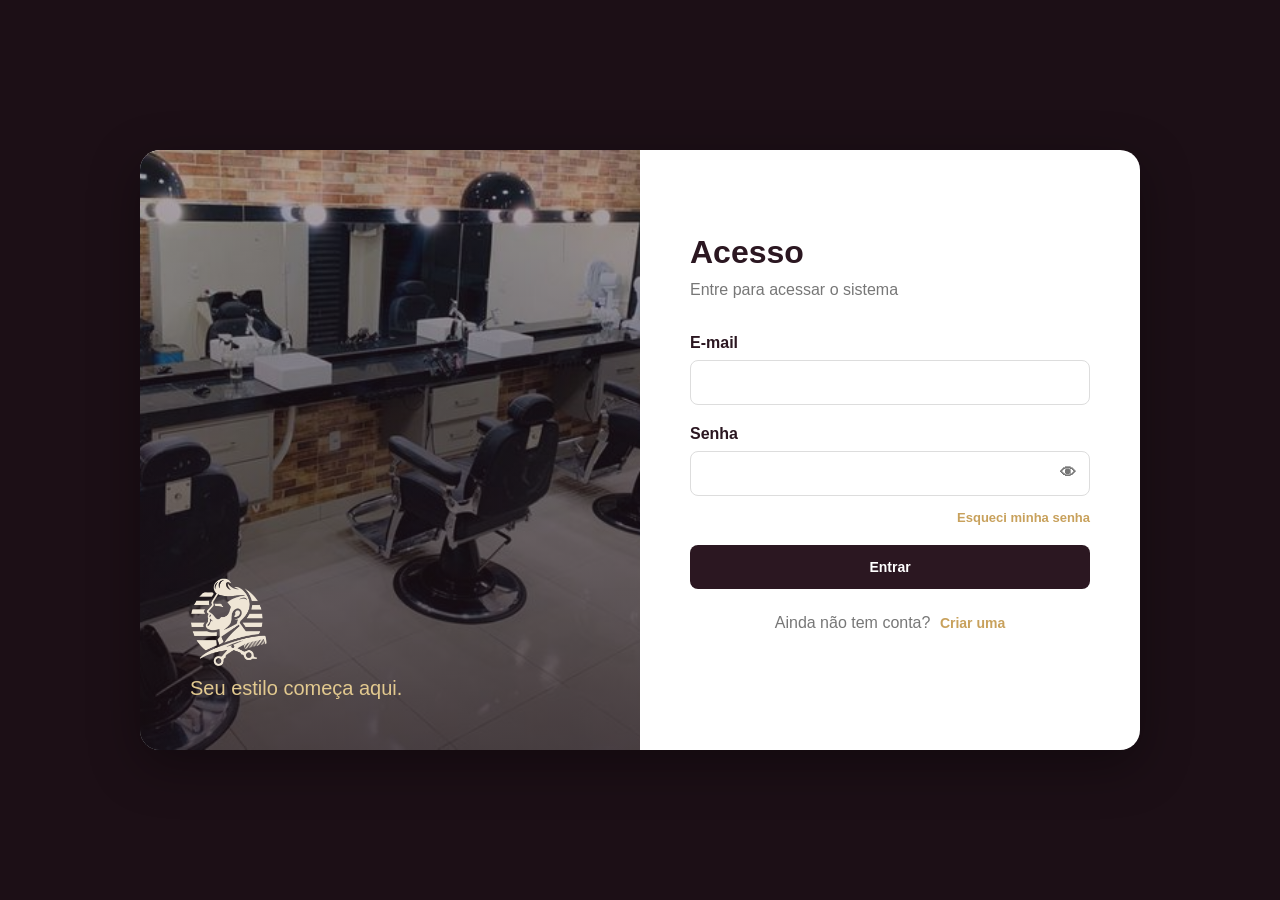
==== commit e72f9056: "Usa as imagens do projeto" ====
--- a/wwwroot/admin.html
+++ b/wwwroot/admin.html
@@ -4,6 +4,7 @@
     <meta charset="UTF-8">
     <meta name="viewport" content="width=device-width, initial-scale=1.0">
     <title>Salão Beleza - Administração</title>
+    <link rel="icon" href="imagens/logo.jpg">
     <link rel="stylesheet" href="estilo.css">
     <link rel="stylesheet" href="comum.css">
     <style>
--- a/wwwroot/comum.css
+++ b/wwwroot/comum.css
@@ -325,3 +325,8 @@
     .painel-notificacoes { position: fixed; left: 12px; right: 12px; top: 80px; width: auto; max-width: none; }
     .hbarra { grid-template-columns: 90px 1fr auto; }
 }
+
+/* Logo */
+.logo-img { height: 46px; width: auto; display: block; }
+.login-overlay .logo-img { height: 90px; margin-bottom: 10px; }
+.pf-topo .logo-img { height: 38px; }
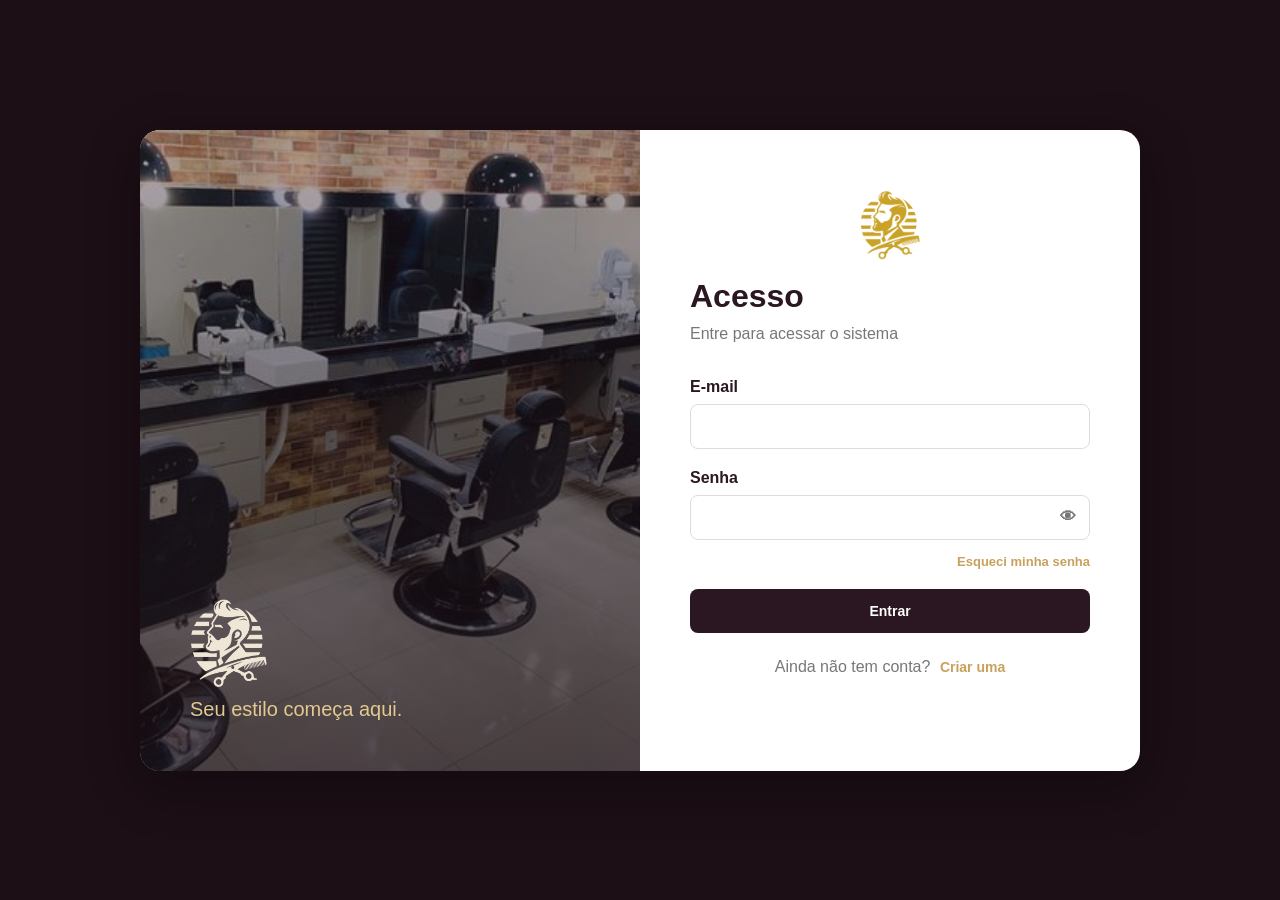
==== commit 2029b19c: "Barber House: nome, logos, sino e fundo" ====
--- a/wwwroot/admin.html
+++ b/wwwroot/admin.html
@@ -3,7 +3,7 @@
 <head>
     <meta charset="UTF-8">
     <meta name="viewport" content="width=device-width, initial-scale=1.0">
-    <title>Salão Beleza - Administração</title>
+    <title>Barber House - Administração</title>
     <link rel="icon" href="imagens/logo.jpg">
     <link rel="stylesheet" href="estilo.css">
     <link rel="stylesheet" href="comum.css">
--- a/wwwroot/comum.css
+++ b/wwwroot/comum.css
@@ -330,3 +330,27 @@
 .logo-img { height: 46px; width: auto; display: block; }
 .login-overlay .logo-img { height: 90px; margin-bottom: 10px; }
 .pf-topo .logo-img { height: 38px; }
+
+/* Sino de notificacoes (imagem) */
+.btn-sino .sino-img { width: 26px; height: 26px; border-radius: 50%; object-fit: cover; display: block; }
+
+/* Logo na parte do formulario de login */
+.logo-form { display: block; height: 70px; width: auto; max-width: 100%; margin: 0 auto 18px; }
+
+/* Rodape com logo */
+.rodape { display: flex; align-items: center; justify-content: center; gap: 12px; padding: 26px 16px 34px; color: var(--cinza, #777); font-size: 14px; }
+.rodape img { height: 34px; width: auto; }
+
+/* Fundo da area do cliente */
+body.fundo-generico {
+    background:
+        linear-gradient(rgba(246, 239, 226, 0.90), rgba(246, 239, 226, 0.94)),
+        url("imagens/generico.jpg") center / cover fixed;
+}
+
+/* Boas-vindas do cliente */
+.boas-vindas { display: flex; align-items: center; gap: 20px; background: #fff; border-radius: 18px; padding: 18px 24px; margin-bottom: 22px; box-shadow: var(--sombra); border-left: 5px solid var(--dourado); }
+.boas-vindas img { width: 84px; height: 84px; border-radius: 16px; object-fit: cover; flex-shrink: 0; }
+.boas-vindas h2 { margin: 0 0 4px; color: var(--vinho); }
+.boas-vindas p { margin: 0; color: #666; }
+@media (max-width: 650px) { .boas-vindas { flex-direction: column; text-align: center; } }
